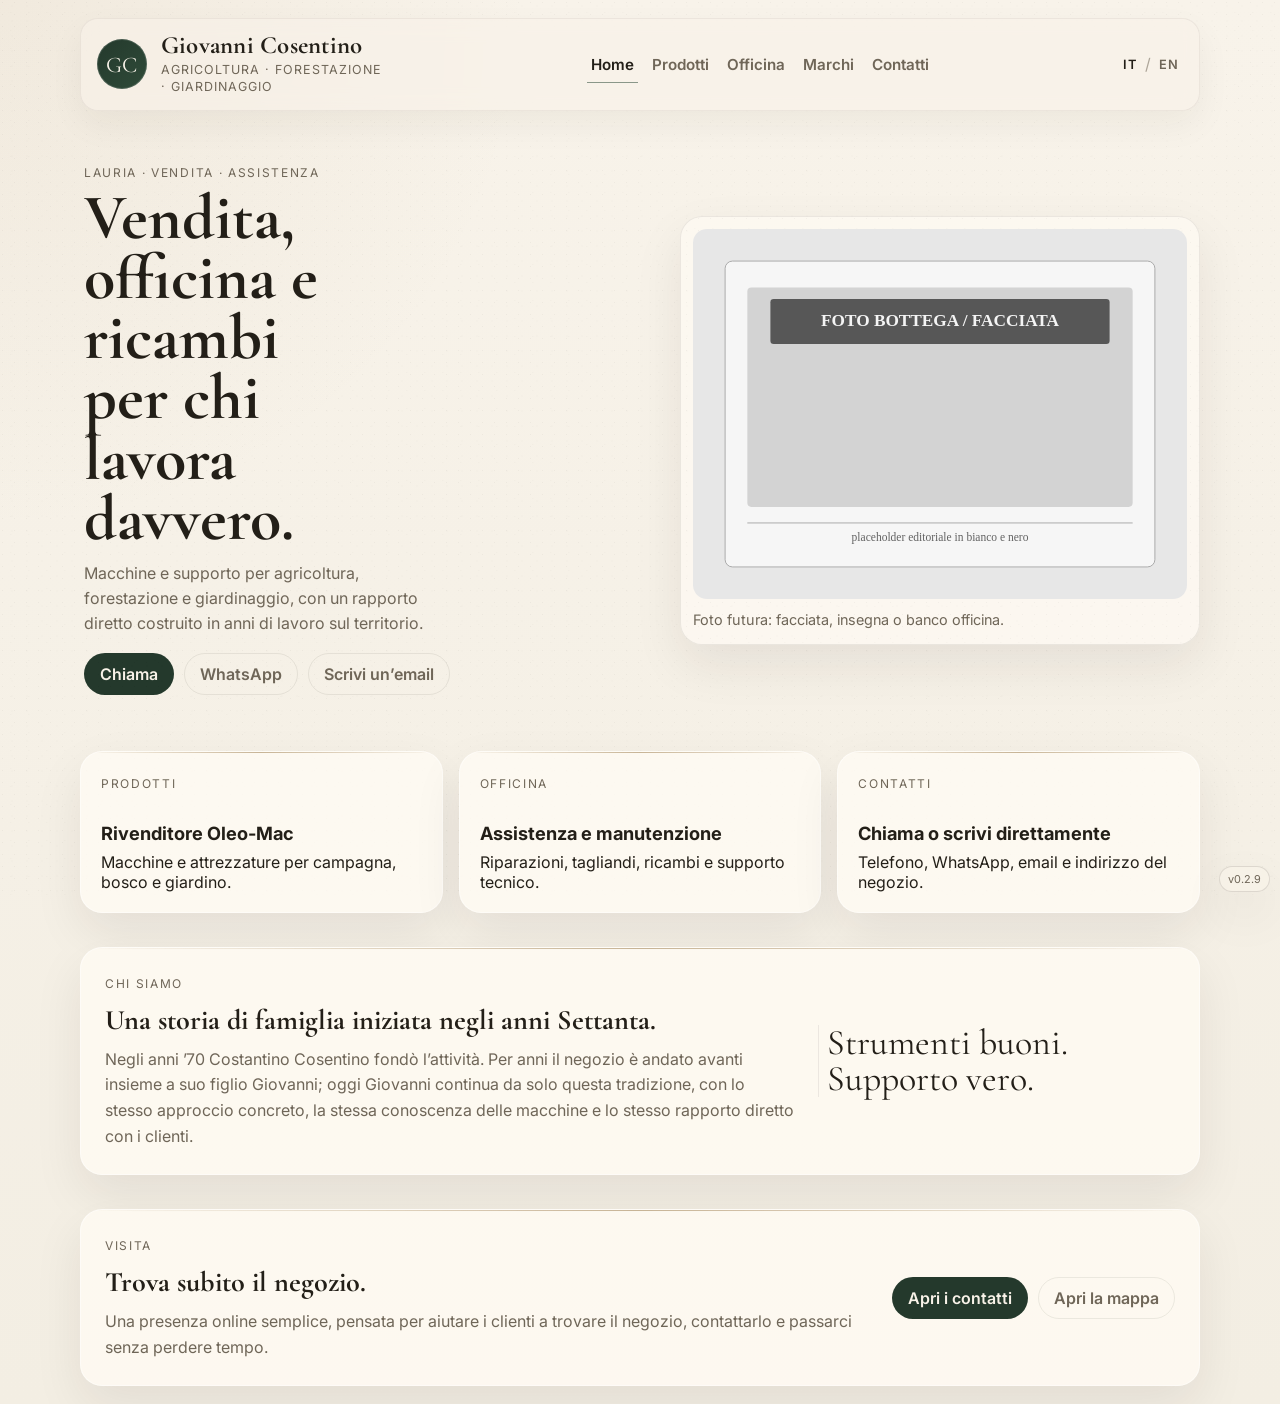
==== index.html @ 51fa171c "Load navigation script on all pages" ====
<!doctype html>
<html lang="it">
  <head>
    <meta charset="UTF-8" />
    <meta name="viewport" content="width=device-width, initial-scale=1.0" />
    <title>Giovanni Cosentino</title>
    <meta
      name="description"
      content="Vendita, assistenza e ricambi per giardinaggio e agricoltura a Lauria (PZ)."
    />
    <link rel="preconnect" href="https://fonts.googleapis.com" />
    <link rel="preconnect" href="https://fonts.gstatic.com" crossorigin />
    <link href="https://fonts.googleapis.com/css2?family=Inter:wght@400;500;600;700&family=Cormorant+Garamond:wght@500;600;700&display=swap" rel="stylesheet" />
    <link rel="stylesheet" href="./styles.css" />
  </head>
  <body>
    <div class="grain"></div>
    <div class="page-wrap">
      <div class="site-shell">
        <header class="topbar">
          <div class="brand">
            <div class="brand-mark">GC</div>
            <div class="brand-copy">
              <h1>Giovanni Cosentino</h1>
              <p class="brand-sub"><span data-i18n="brandSub">Agricoltura · Forestazione · Giardinaggio</span></p>
            </div>
          </div>

          <nav class="desktop-nav" aria-label="Primary">
            <a class="nav-link is-active" href="./index.html" data-i18n="navHome">Home</a>
            <a class="nav-link" href="./prodotti.html" data-i18n="navProducts">Prodotti</a>
            <a class="nav-link" href="./officina.html" data-i18n="navWorkshop">Officina</a>
            <a class="nav-link" href="./marchi.html" data-i18n="navBrands">Marchi</a>
            <a class="nav-link" href="./contatti.html" data-i18n="navContacts">Contatti</a>
          </nav>

          <div class="topbar-actions">
            <div class="lang-switch" aria-label="Language switcher">
              <button class="lang-btn is-active" data-lang="it">IT</button>
              <button class="lang-btn" data-lang="en">EN</button>
            </div>
            <button class="menu-toggle" type="button" aria-expanded="false" aria-controls="mobile-menu" aria-label="Apri menu">
              <span></span>
              <span></span>
              <span></span>
            </button>
          </div>
        </header>

        <div class="mobile-menu" id="mobile-menu" hidden>
          <nav class="mobile-menu-panel" aria-label="Mobile navigation">
            <a class="nav-link is-active" href="./index.html" data-i18n="navHome">Home</a>
            <a class="nav-link" href="./prodotti.html" data-i18n="navProducts">Prodotti</a>
            <a class="nav-link" href="./officina.html" data-i18n="navWorkshop">Officina</a>
            <a class="nav-link" href="./marchi.html" data-i18n="navBrands">Marchi</a>
            <a class="nav-link" href="./contatti.html" data-i18n="navContacts">Contatti</a>
            <div class="mobile-menu-meta">
              <a class="btn btn-dark" href="tel:+393336689364" data-i18n="call">Chiama</a>
              <div class="lang-switch mobile-lang-switch" aria-label="Language switcher">
                <button class="lang-btn is-active" data-lang="it">IT</button>
                <button class="lang-btn" data-lang="en">EN</button>
              </div>
            </div>
          </nav>
        </div>

        <main class="main-content">
          <section class="hero hero-editorial hero-simple">
            <div class="hero-copy">
              <p class="eyebrow" data-i18n="homeEyebrow">Lauria · vendita · assistenza</p>
              <h2 data-i18n="homeTitle">Vendita, officina e ricambi per chi lavora davvero.</h2>
              <p class="hero-text" data-i18n="homeText">Macchine e supporto per agricoltura, forestazione e giardinaggio, con un rapporto diretto costruito in anni di lavoro sul territorio.</p>
              <div class="hero-actions">
                <a class="btn btn-dark" href="tel:+393336689364" data-i18n="call">Chiama</a>
                <a class="btn btn-light" href="https://wa.me/393336689364" target="_blank" rel="noreferrer" data-i18n="whatsapp">WhatsApp</a>
                <a class="btn btn-light email-btn" href="mailto:giov.cosentino@alice.it?subject=Richiesta%20informazioni" data-mailto-it="mailto:giov.cosentino@alice.it?subject=Richiesta%20informazioni" data-mailto-en="mailto:giov.cosentino@alice.it?subject=Information%20request" data-i18n="emailAction">Scrivi un’email</a>
              </div>
            </div>
            <div class="hero-visual framed-image hero-visual-clean">
              <img src="./assets/hero-placeholder-bw.svg" alt="Placeholder negozio in stile editoriale" />
              <div class="image-note" data-i18n="heroNote">Foto futura: facciata, insegna o banco officina.</div>
            </div>
          </section>

          <section class="section-spacer services-strip" aria-label="Servizi principali">
            <a class="service-pill card lined-card" href="./prodotti.html">
              <span class="mini-label" data-i18n="productsLabel">Prodotti</span>
              <h3 data-i18n="productsCardTitle">Rivenditore Oleo-Mac</h3>
              <p data-i18n="productsCardText">Macchine e attrezzature per campagna, bosco e giardino.</p>
            </a>
            <a class="service-pill card lined-card" href="./officina.html">
              <span class="mini-label" data-i18n="workshopLabel">Officina</span>
              <h3 data-i18n="workshopCardTitle">Assistenza e manutenzione</h3>
              <p data-i18n="workshopCardText">Riparazioni, tagliandi, ricambi e supporto tecnico.</p>
            </a>
            <a class="service-pill card lined-card" href="./contatti.html">
              <span class="mini-label" data-i18n="contactCtaLabel">Contatti</span>
              <h3 data-i18n="contactCtaTitle">Chiama o scrivi direttamente</h3>
              <p data-i18n="contactCtaText">Telefono, WhatsApp, email e indirizzo del negozio.</p>
            </a>
          </section>

          <section class="section-spacer story-band card lined-card">
            <div class="story-band-copy">
              <span class="mini-label" data-i18n="aboutLabel">Chi siamo</span>
              <h3 data-i18n="aboutTitle">Una storia di famiglia iniziata negli anni Settanta.</h3>
              <p data-i18n="aboutText">Negli anni ’70 Costantino Cosentino fondò l’attività. Per anni il negozio è andato avanti insieme a suo figlio Giovanni; oggi Giovanni continua da solo questa tradizione, con lo stesso approccio concreto, la stessa conoscenza delle macchine e lo stesso rapporto diretto con i clienti.</p>
            </div>
            <div class="story-band-aside">
              <p class="quote" data-i18n="toneQuote">Strumenti buoni. Supporto vero.</p>
            </div>
          </section>

          <section class="section-spacer contact-band card lined-card">
            <div>
              <span class="mini-label" data-i18n="visitLabel">Contatti</span>
              <h3 data-i18n="contactBandTitle">Trova subito il negozio.</h3>
              <p data-i18n="contactBandText">Una presenza online semplice, pensata per aiutare i clienti a trovare il negozio, contattarlo e passarci senza perdere tempo.</p>
            </div>
            <div class="contact-band-actions">
              <a class="btn btn-dark" href="./contatti.html" data-i18n="openContacts">Apri i contatti</a>
              <a class="btn btn-light" href="https://maps.google.com/?q=Via+Rocco+Scotellaro+161,+85044+Lauria+PZ,+Italia" target="_blank" rel="noreferrer" data-i18n="openMap">Apri la mappa</a>
            </div>
          </section>
        </main>
      </div>
      <div class="site-version">v0.2.9</div>
    </div>
    <script src="./lang.js?v=0.2.9"></script>
  </body>
</html>
---- styles.css ----
:root {
  --paper: #f3eee3;
  --paper-deep: #ece4d3;
  --card: rgba(255, 251, 244, 0.78);
  --ink: #231f18;
  --ink-soft: #6f6658;
  --forest: #2f4b39;
  --forest-deep: #24392c;
  --brass: #9c7b4b;
  --line: rgba(35, 31, 24, 0.12);
  --shadow: 0 20px 50px rgba(35, 31, 24, 0.08);
  --radius: 22px;
}

* { box-sizing: border-box; min-width: 0; }
html { scroll-behavior: smooth; }
body {
  margin: 0;
  font-family: "Inter", sans-serif;
  color: var(--ink);
  background:
    radial-gradient(circle at top left, rgba(156, 123, 75, 0.08), transparent 28%),
    linear-gradient(180deg, #f8f3ea 0%, var(--paper) 100%);
  overflow-x: hidden;
}

a { color: inherit; text-decoration: none; }
img {
  display: block;
  width: 100%;
  max-width: 100%;
  height: auto;
  border-radius: 14px;
  filter: grayscale(1) contrast(1.03);
}
button { font: inherit; }

.grain {
  position: fixed;
  inset: 0;
  pointer-events: none;
  opacity: 0.08;
  background-image:
    radial-gradient(circle at 20% 20%, rgba(0,0,0,0.45) 0.6px, transparent 0.8px),
    radial-gradient(circle at 80% 40%, rgba(0,0,0,0.3) 0.6px, transparent 0.8px),
    radial-gradient(circle at 60% 70%, rgba(0,0,0,0.22) 0.6px, transparent 0.8px);
  background-size: 12px 12px, 15px 15px, 18px 18px;
}

.page-wrap {
  width: 100%;
  overflow-x: clip;
  padding: 18px;
}

.site-shell {
  width: 100%;
  max-width: 1120px;
  margin: 0 auto;
}

.topbar {
  display: flex;
  align-items: center;
  justify-content: space-between;
  gap: 16px;
  padding: 14px 16px;
  background: rgba(248, 242, 232, 0.58);
  backdrop-filter: blur(10px);
  border: 1px solid rgba(35,31,24,0.06);
  border-radius: 18px;
  box-shadow: 0 14px 34px rgba(35, 31, 24, 0.05);
}

.brand {
  display: flex;
  align-items: center;
  gap: 14px;
}

.brand-mark {
  width: 50px;
  height: 50px;
  border-radius: 50%;
  display: grid;
  place-items: center;
  background: linear-gradient(135deg, var(--forest-deep), var(--forest));
  color: #f7f2e8;
  font-family: "Cormorant Garamond", serif;
  font-size: 1.4rem;
  letter-spacing: 0.04em;
  box-shadow: inset 0 0 0 1px rgba(255,255,255,0.15);
}

.brand h1,
.hero h2,
.page-header h2,
.feature-card h3,
.catalog-card h3,
.brand-card h3,
.contact-box h3,
.story-card h3,
.detail-card h3,
.area-card h3 {
  margin: 0;
}

.brand h1,
.hero h2,
.page-header h2,
.quote,
.story-card h3,
.detail-card h3,
.area-card h3 {
  font-family: "Cormorant Garamond", serif;
}

.brand h1 {
  font-size: clamp(1.2rem, 2vw, 1.55rem);
  line-height: 1.02;
  letter-spacing: 0.01em;
}

.brand-sub {
  margin: 4px 0 0;
  color: var(--ink-soft);
  font-size: 0.78rem;
  letter-spacing: 0.08em;
  text-transform: uppercase;
  line-height: 1.35;
  max-width: 30ch;
  text-wrap: balance;
}

.eyebrow,
.mini-label {
  color: var(--ink-soft);
  font-size: 0.75rem;
  letter-spacing: 0.14em;
  text-transform: uppercase;
}

.eyebrow { margin: 0 0 8px; }
.mini-label { display: inline-block; margin-bottom: 12px; }

.desktop-nav,
.mobile-nav,
.topbar-actions,
.lang-switch,
.hero-actions,
.hero-highlights,
.check-list,
.contact-box ul,
.editorial-grid,
.editorial-grid-products,
.editorial-grid-brand,
.editorial-grid-contact,
.editorial-split,
.story-grid,
.details-grid,
.area-grid,
.quick-links {
  display: flex;
  gap: 10px;
}

.hero-actions {
  margin-top: 18px;
  flex-wrap: wrap;
}

.hero-simple {
  grid-template-columns: minmax(0, 1fr) minmax(320px, 0.9fr);
  padding-bottom: 8px;
}

.hero-visual-clean {
  max-width: 520px;
  margin-left: auto;
}

.services-strip {
  display: grid;
  grid-template-columns: repeat(3, minmax(0, 1fr));
  gap: 16px;
}

.service-pill {
  display: block;
  padding: 20px;
  transition: transform 160ms ease, box-shadow 160ms ease, border-color 160ms ease;
}

.service-pill:hover {
  transform: translateY(-2px);
  box-shadow: 0 24px 60px rgba(35, 31, 24, 0.09);
  border-color: rgba(47, 75, 57, 0.18);
}

.service-pill h3 {
  font-size: 1.14rem;
  margin-bottom: 8px;
}

.service-pill p {
  margin: 0;
}

.story-band,
.contact-band {
  display: grid;
  gap: 22px;
  padding: 24px;
}

.story-band {
  grid-template-columns: minmax(0, 1.45fr) minmax(240px, 0.75fr);
  align-items: center;
}

.story-band-copy h3,
.contact-band h3 {
  font-size: clamp(1.45rem, 2.2vw, 2rem);
  margin: 0 0 10px;
  font-family: "Cormorant Garamond", serif;
}

.story-band-copy p,
.contact-band p {
  margin: 0;
  color: var(--ink-soft);
  line-height: 1.62;
}

.story-band-aside {
  padding-left: 8px;
  border-left: 1px solid rgba(35, 31, 24, 0.08);
}

.story-band-aside .quote {
  font-size: clamp(1.9rem, 2.8vw, 2.7rem);
}

.contact-band {
  grid-template-columns: minmax(0, 1fr) auto;
  align-items: center;
}

.product-intro,
.workshop-band,
.contact-band-page {
  display: grid;
  grid-template-columns: minmax(0, 1fr) auto;
  gap: 20px;
  align-items: center;
  padding: 22px;
}

.product-intro h3,
.workshop-band h3,
.contact-band-page h3 {
  margin: 0 0 8px;
  font-size: clamp(1.35rem, 2vw, 1.8rem);
  font-family: "Cormorant Garamond", serif;
}

.product-intro p,
.workshop-band p,
.contact-band-page p {
  margin: 0;
  color: var(--ink-soft);
  line-height: 1.6;
}

.product-intro-actions,
.workshop-band-actions,
.contact-band-actions {
  display: flex;
  gap: 10px;
  flex-wrap: wrap;
  justify-content: flex-end;
}

.compact-catalog-card {
  min-height: 0;
}

.compact-catalog-card h3 {
  margin-bottom: 8px;
}

.compact-catalog-card p {
  margin: 0;
}

.brand-spotlight {
  background: linear-gradient(135deg, rgba(36,57,44,0.98), rgba(47,75,57,0.95));
  color: #f8f2e8;
}

.brand-spotlight p,
.brand-spotlight .mini-label {
  color: rgba(248, 242, 232, 0.82);
}

.simple-note-band {
  grid-template-columns: 1fr;
}

.inline-link {
  display: inline-flex;
  align-items: center;
  gap: 6px;
}

.inline-link::after {
  content: "→";
}

.desktop-nav,
.mobile-nav {
  flex-wrap: wrap;
}

.nav-link {
  position: relative;
  border: 0;
  background: transparent;
  color: var(--ink-soft);
  padding: 6px 4px;
  border-radius: 0;
  cursor: pointer;
  font-size: 0.95rem;
  font-weight: 600;
}

.nav-link::after {
  content: "";
  position: absolute;
  left: 0;
  right: 0;
  bottom: -3px;
  height: 1px;
  background: rgba(47, 75, 57, 0.55);
  transform: scaleX(0);
  transform-origin: left;
  transition: transform 160ms ease;
}

.nav-link:hover::after,
.nav-link.is-active::after {
  transform: scaleX(1);
}

.nav-link.is-active {
  color: var(--ink);
}

.lang-btn {
  border: 0;
  background: transparent;
  color: var(--ink-soft);
  padding: 2px 4px;
  border-radius: 0;
  cursor: pointer;
  font-size: 0.8rem;
  font-weight: 600;
  letter-spacing: 0.08em;
}

.lang-btn.is-active {
  color: var(--ink);
}

.mobile-nav {
  display: none;
}

.menu-toggle {
  display: none;
  width: 42px;
  height: 42px;
  padding: 0;
  border: 1px solid rgba(35, 31, 24, 0.08);
  background: rgba(255, 251, 244, 0.5);
  border-radius: 999px;
  align-items: center;
  justify-content: center;
  gap: 4px;
  flex-direction: column;
  cursor: pointer;
}

.menu-toggle span {
  display: block;
  width: 16px;
  height: 1.5px;
  border-radius: 999px;
  background: var(--ink);
}

.mobile-menu {
  display: none;
}

.mobile-menu[hidden] {
  display: none !important;
}

.mobile-menu-panel {
  margin-top: 10px;
  padding: 16px;
  background: rgba(248, 242, 232, 0.94);
  border: 1px solid rgba(35, 31, 24, 0.08);
  border-radius: 18px;
  box-shadow: 0 18px 40px rgba(35, 31, 24, 0.08);
}

.mobile-menu-panel .nav-link {
  display: block;
  padding: 10px 0;
  font-size: 1rem;
}

.mobile-menu-panel .nav-link::after {
  bottom: 2px;
}

.mobile-menu-meta {
  display: flex;
  align-items: center;
  justify-content: space-between;
  gap: 12px;
  margin-top: 14px;
  padding-top: 14px;
  border-top: 1px solid rgba(35, 31, 24, 0.08);
}

.mobile-lang-switch {
  gap: 6px;
}

.topbar-actions {
  align-items: center;
}

.lang-switch {
  gap: 6px;
  align-items: center;
}

.lang-switch::before {
  content: "/";
  color: rgba(111, 102, 88, 0.55);
  order: 2;
  margin: 0 -2px;
}

.lang-switch .lang-btn[data-lang="it"] {
  order: 1;
}

.lang-switch .lang-btn[data-lang="en"] {
  order: 3;
}

.main-content { margin-top: 22px; }

.hero-editorial {
  display: grid;
  grid-template-columns: minmax(0, 0.9fr) minmax(320px, 1.1fr);
  gap: 24px;
  align-items: center;
  padding: 18px 0 8px;
}

.hero-copy { padding: 14px 4px; }
.hero-copy h2 {
  font-size: clamp(2.3rem, 5vw, 4.6rem);
  line-height: 0.94;
  max-width: 8ch;
  margin-bottom: 12px;
}

.hero-text,
.page-header p,
.feature-card p,
.catalog-card p,
.brand-card p,
.contact-box p,
.contact-box li,
.check-list li,
.image-note,
.story-card p,
.detail-card p,
.area-card p,
.area-card li {
  color: var(--ink-soft);
  line-height: 1.55;
}

.hero-text { max-width: 34ch; font-size: 1rem; margin: 0; }

.btn {
  display: inline-flex;
  align-items: center;
  justify-content: center;
  min-height: 42px;
  padding: 0 15px;
  border-radius: 999px;
  border: 1px solid transparent;
  font-weight: 600;
  transition: background-color 160ms ease, border-color 160ms ease, color 160ms ease, transform 160ms ease;
}

.btn:hover {
  transform: translateY(-1px);
}

.btn-dark { background: var(--forest-deep); color: #f8f2e8; }
.btn-light { background: rgba(255, 251, 244, 0.42); border-color: rgba(35, 31, 24, 0.08); color: var(--ink-soft); }

.hero-actions .btn-light,
.contact-band-actions .btn-light,
.product-intro-actions .btn-light,
.workshop-band-actions .btn-light {
  background: transparent;
  border-color: rgba(35, 31, 24, 0.08);
  color: var(--ink-soft);
}

.framed-image {
  padding: 12px;
  background: rgba(255, 251, 244, 0.65);
  border: 1px solid rgba(35,31,24,0.08);
  border-radius: var(--radius);
  box-shadow: var(--shadow);
}

.image-note { margin-top: 10px; font-size: 0.9rem; }

.card {
  background: var(--card);
  border: 1px solid rgba(255,255,255,0.45);
  border-radius: var(--radius);
  box-shadow: var(--shadow);
}

.lined-card {
  position: relative;
  overflow: hidden;
}

.lined-card::before {
  content: "";
  position: absolute;
  top: 0;
  left: 0;
  width: 100%;
  height: 1px;
  background: linear-gradient(90deg, transparent, rgba(156,123,75,0.55), transparent);
}

.editorial-grid,
.editorial-grid-products,
.editorial-grid-brand,
.editorial-grid-contact,
.story-grid,
.details-grid,
.area-grid,
.quick-links {
  display: grid;
  gap: 18px;
}

.editorial-grid { grid-template-columns: 1fr 1fr 0.85fr; margin-top: 18px; }
.editorial-grid-products { grid-template-columns: repeat(3, minmax(0, 1fr)); }
.editorial-grid-brand { grid-template-columns: 1.15fr repeat(3, minmax(0, 1fr)); }
.editorial-grid-contact { grid-template-columns: repeat(3, minmax(0, 1fr)); }
.editorial-split { display: grid; grid-template-columns: 1.05fr 0.95fr; gap: 22px; }
.story-grid { grid-template-columns: 1fr 1fr; }
.details-grid { grid-template-columns: repeat(3, minmax(0, 1fr)); }
.area-grid { grid-template-columns: repeat(2, minmax(0, 1fr)); }
.quick-links { grid-template-columns: repeat(3, minmax(0, 1fr)); }

.feature-card,
.catalog-card,
.brand-card,
.contact-box,
.service-box,
.story-card,
.detail-card,
.area-card {
  padding: 20px;
}

.feature-card h3,
.catalog-card h3,
.brand-card h3,
.contact-box h3,
.story-card h3,
.detail-card h3,
.area-card h3 {
  font-size: 1.12rem;
  margin-bottom: 6px;
}

.quote-card { display: flex; flex-direction: column; justify-content: center; }
.quote { font-size: clamp(1.6rem, 2.4vw, 2.2rem); line-height: 1; margin: 0; }

.page-header { max-width: 680px; margin-bottom: 18px; }
.compact-header h2 {
  font-size: clamp(2rem, 4vw, 3rem);
  line-height: 0.98;
  margin-bottom: 8px;
}

.catalog-card img,
.story-card img,
.area-card img { margin-bottom: 14px; }

.check-list,
.contact-box ul,
.area-card ul {
  list-style: none;
  padding: 0;
  margin: 0;
}

.check-list { display: grid; gap: 12px; margin-bottom: 18px; }
.check-list li {
  position: relative;
  padding-left: 24px;
}
.check-list li::before {
  content: "";
  position: absolute;
  left: 0;
  top: 8px;
  width: 10px;
  height: 10px;
  border-radius: 50%;
  background: var(--brass);
}

.brand-card,
.detail-card {
  min-height: 136px;
  display: flex;
  flex-direction: column;
  justify-content: center;
}

.brand-card span,
.detail-card span {
  color: var(--ink-soft);
  font-weight: 600;
}

.featured-brand {
  background: linear-gradient(135deg, rgba(36,57,44,0.98), rgba(47,75,57,0.95));
  color: #f8f2e8;
}

.featured-brand p,
.featured-brand .mini-label {
  color: rgba(248, 242, 232, 0.8);
}

.contact-box ul,
.area-card ul { display: grid; gap: 8px; }

.contact-actions {
  display: flex;
  flex-wrap: wrap;
  gap: 10px;
  margin-top: 18px;
}

.inline-link { color: var(--forest); font-weight: 600; }
.section-spacer { margin-top: 34px; }
.footer-note {
  margin-top: 26px;
  color: var(--ink-soft);
  font-size: 0.92rem;
}

@media (max-width: 980px) {
  .topbar {
    flex-wrap: nowrap;
    align-items: center;
  }

  .desktop-nav,
  .topbar > .topbar-actions > .lang-switch {
    display: none;
  }

  .menu-toggle {
    display: inline-flex;
  }

  .mobile-menu.is-open {
    display: block;
  }

  .hero-editorial,
  .editorial-split,
  .story-grid,
  .area-grid,
  .story-band,
  .contact-band,
  .product-intro,
  .workshop-band,
  .contact-band-page {
    grid-template-columns: 1fr;
  }

  .hero-copy h2,
  .hero-text {
    max-width: none;
  }

  .services-strip,
  .editorial-grid,
  .editorial-grid-products,
  .editorial-grid-contact,
  .editorial-grid-brand,
  .details-grid,
  .quick-links {
    grid-template-columns: repeat(2, minmax(0, 1fr));
  }

  .editorial-grid-brand .featured-brand {
    grid-column: span 2;
  }

  .product-intro-actions,
  .workshop-band-actions,
  .contact-band-actions {
    justify-content: flex-start;
  }

  .story-band-aside {
    border-left: 0;
    padding-left: 0;
  }
}

@media (max-width: 680px) {
  .page-wrap {
    padding: 12px;
  }

  .topbar {
    padding: 12px 14px;
  }

  .brand-sub {
    font-size: 0.72rem;
    max-width: 24ch;
  }

  .hero-copy h2 {
    font-size: 2.7rem;
  }

  .services-strip,
  .editorial-grid,
  .editorial-grid-products,
  .editorial-grid-contact,
  .editorial-grid-brand,
  .details-grid,
  .quick-links {
    grid-template-columns: 1fr;
  }

  .editorial-grid-brand .featured-brand {
    grid-column: auto;
  }

  .feature-card,
  .catalog-card,
  .brand-card,
  .contact-box,
  .service-box,
  .story-card,
  .detail-card,
  .area-card,
  .service-pill,
  .story-band,
  .contact-band {
    padding: 18px;
  }
}

.site-version {
  position: fixed;
  right: 10px;
  bottom: 8px;
  z-index: 50;
  font-size: 0.68rem;
  color: var(--ink-soft);
  background: rgba(248, 242, 232, 0.78);
  border: 1px solid var(--line);
  border-radius: 999px;
  padding: 5px 8px;
  backdrop-filter: blur(8px);
  box-shadow: var(--shadow);
}
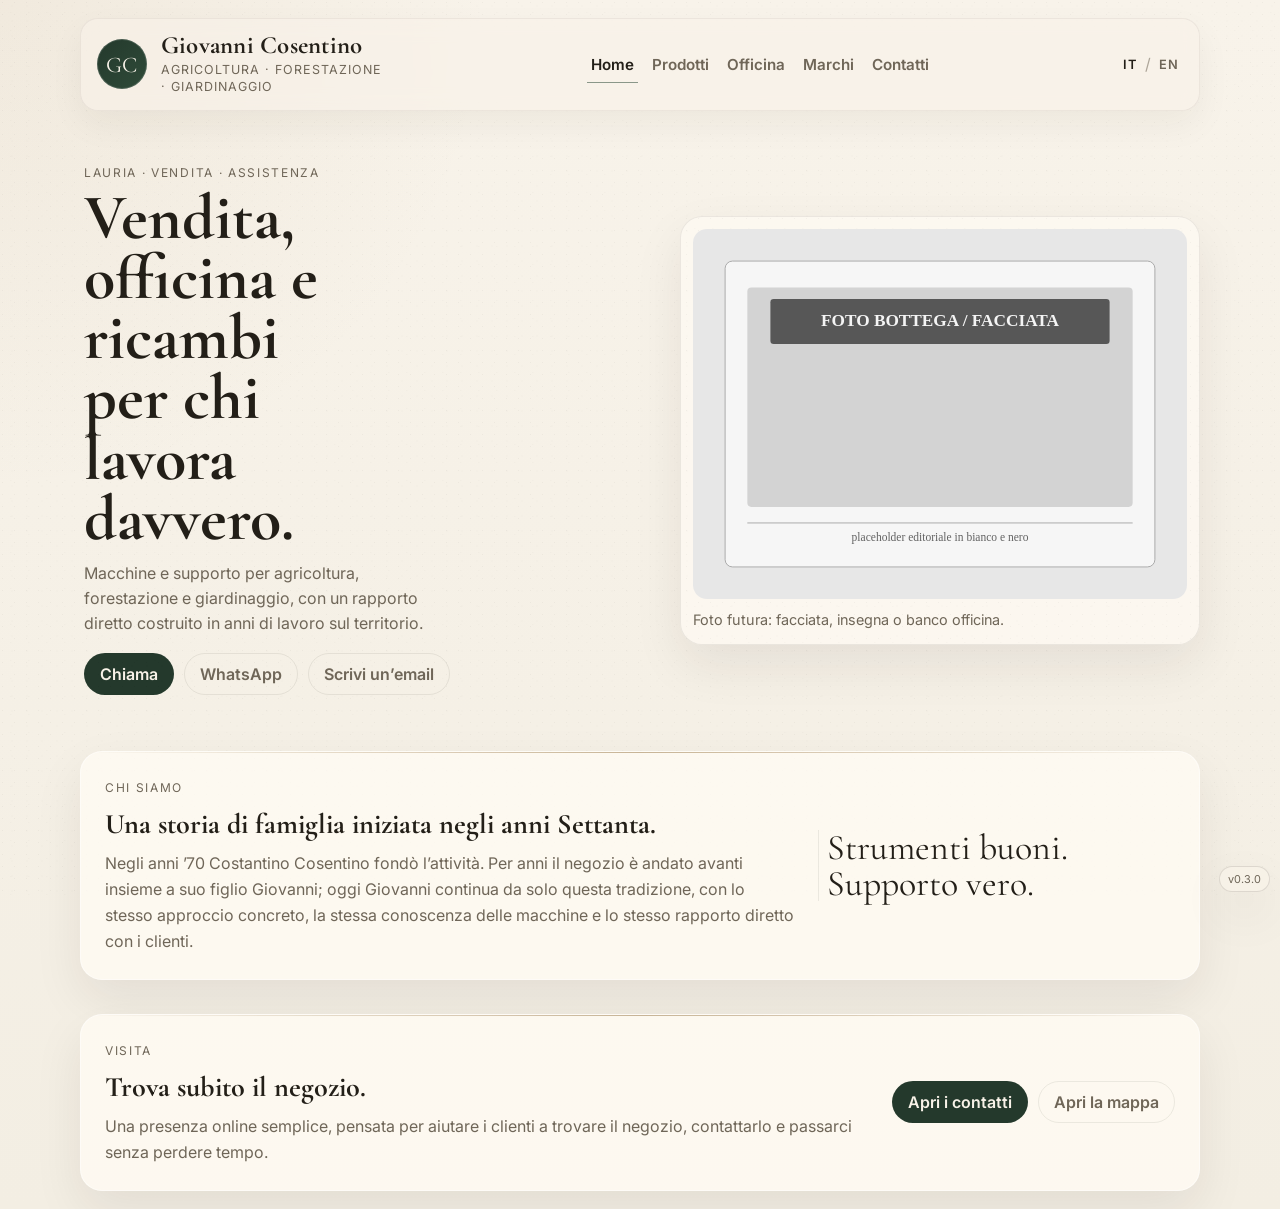
==== commit a3128419: "Remove redundant homepage service cards" ====
--- a/index.html
+++ b/index.html
@@ -82,24 +82,6 @@
             </div>
           </section>
 
-          <section class="section-spacer services-strip" aria-label="Servizi principali">
-            <a class="service-pill card lined-card" href="./prodotti.html">
-              <span class="mini-label" data-i18n="productsLabel">Prodotti</span>
-              <h3 data-i18n="productsCardTitle">Rivenditore Oleo-Mac</h3>
-              <p data-i18n="productsCardText">Macchine e attrezzature per campagna, bosco e giardino.</p>
-            </a>
-            <a class="service-pill card lined-card" href="./officina.html">
-              <span class="mini-label" data-i18n="workshopLabel">Officina</span>
-              <h3 data-i18n="workshopCardTitle">Assistenza e manutenzione</h3>
-              <p data-i18n="workshopCardText">Riparazioni, tagliandi, ricambi e supporto tecnico.</p>
-            </a>
-            <a class="service-pill card lined-card" href="./contatti.html">
-              <span class="mini-label" data-i18n="contactCtaLabel">Contatti</span>
-              <h3 data-i18n="contactCtaTitle">Chiama o scrivi direttamente</h3>
-              <p data-i18n="contactCtaText">Telefono, WhatsApp, email e indirizzo del negozio.</p>
-            </a>
-          </section>
-
           <section class="section-spacer story-band card lined-card">
             <div class="story-band-copy">
               <span class="mini-label" data-i18n="aboutLabel">Chi siamo</span>
@@ -124,8 +106,8 @@
           </section>
         </main>
       </div>
-      <div class="site-version">v0.2.9</div>
+      <div class="site-version">v0.3.0</div>
     </div>
-    <script src="./lang.js?v=0.2.9"></script>
+    <script src="./lang.js?v=0.3.0"></script>
   </body>
 </html>
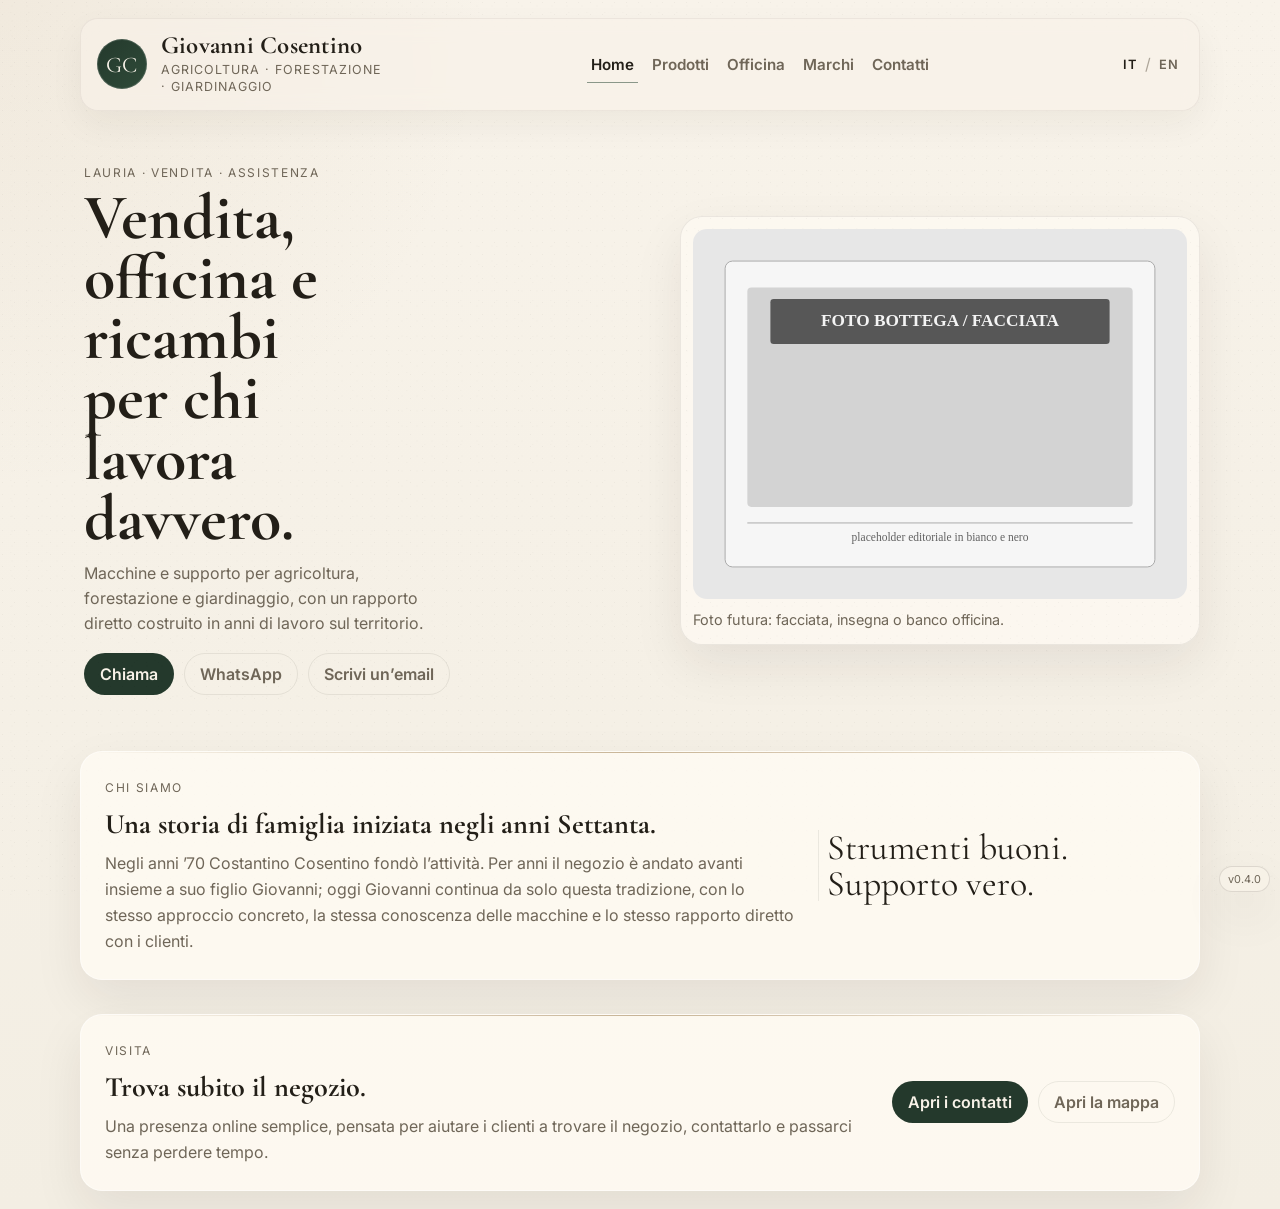
==== commit 3276e89d: "Add real product photos and accordion catalogue — v0.4.0 - Renamed 21 WhatsApp images to descriptive" ====
--- a/index.html
+++ b/index.html
@@ -106,8 +106,8 @@
           </section>
         </main>
       </div>
-      <div class="site-version">v0.3.0</div>
+      <div class="site-version">v0.4.0</div>
     </div>
-    <script src="./lang.js?v=0.3.0"></script>
+    <script src="./lang.js?v=0.4.0"></script>
   </body>
 </html>
--- a/styles.css
+++ b/styles.css
@@ -794,6 +794,109 @@
   }
 }
 
+/* ── Product accordion ──────────────────────────────────── */
+
+.cat-accordion { display: grid; gap: 10px; }
+
+.cat-item { overflow: hidden; }
+
+.cat-toggle {
+  display: flex;
+  align-items: center;
+  justify-content: space-between;
+  width: 100%;
+  padding: 22px 24px;
+  background: transparent;
+  border: 0;
+  cursor: pointer;
+  text-align: left;
+  gap: 16px;
+}
+
+.cat-toggle:hover .cat-arrow {
+  border-color: rgba(47, 75, 57, 0.3);
+  color: var(--forest);
+}
+
+.cat-toggle-inner { flex: 1; min-width: 0; }
+
+.cat-name {
+  font-family: "Cormorant Garamond", serif;
+  font-size: clamp(1.3rem, 2vw, 1.65rem);
+  color: var(--ink);
+  margin: 0 0 4px;
+}
+
+.cat-desc {
+  margin: 0;
+  font-size: 0.9rem;
+  color: var(--ink-soft);
+}
+
+.cat-arrow {
+  width: 34px;
+  height: 34px;
+  border-radius: 50%;
+  border: 1px solid rgba(35, 31, 24, 0.1);
+  display: grid;
+  place-items: center;
+  font-size: 0.9rem;
+  color: var(--ink-soft);
+  flex-shrink: 0;
+  transition: transform 220ms ease, border-color 160ms ease, color 160ms ease;
+}
+
+.cat-toggle[aria-expanded="true"] .cat-arrow { transform: rotate(180deg); }
+
+.cat-panel { padding: 0 24px 24px; }
+.cat-panel[hidden] { display: none; }
+
+.cat-photo-grid {
+  display: grid;
+  grid-template-columns: repeat(auto-fill, minmax(190px, 1fr));
+  gap: 14px;
+  padding-top: 4px;
+}
+
+.cat-photo-card {
+  margin: 0;
+  background: rgba(255, 251, 244, 0.55);
+  border: 1px solid rgba(35, 31, 24, 0.07);
+  border-radius: 14px;
+  padding: 16px;
+  display: flex;
+  flex-direction: column;
+  align-items: center;
+  gap: 12px;
+  transition: box-shadow 160ms ease;
+}
+
+.cat-photo-card:hover { box-shadow: 0 12px 32px rgba(35, 31, 24, 0.09); }
+
+.cat-photo-card img {
+  filter: none;
+  border-radius: 8px;
+  object-fit: contain;
+  height: 150px;
+  width: 100%;
+}
+
+.cat-photo-card figcaption {
+  font-size: 0.86rem;
+  color: var(--ink-soft);
+  text-align: center;
+  line-height: 1.3;
+  font-weight: 500;
+}
+
+@media (max-width: 680px) {
+  .cat-toggle { padding: 18px; }
+  .cat-panel { padding: 0 18px 18px; }
+  .cat-photo-grid { grid-template-columns: repeat(2, 1fr); }
+}
+
+/* ── Version badge ──────────────────────────────────────── */
+
 .site-version {
   position: fixed;
   right: 10px;
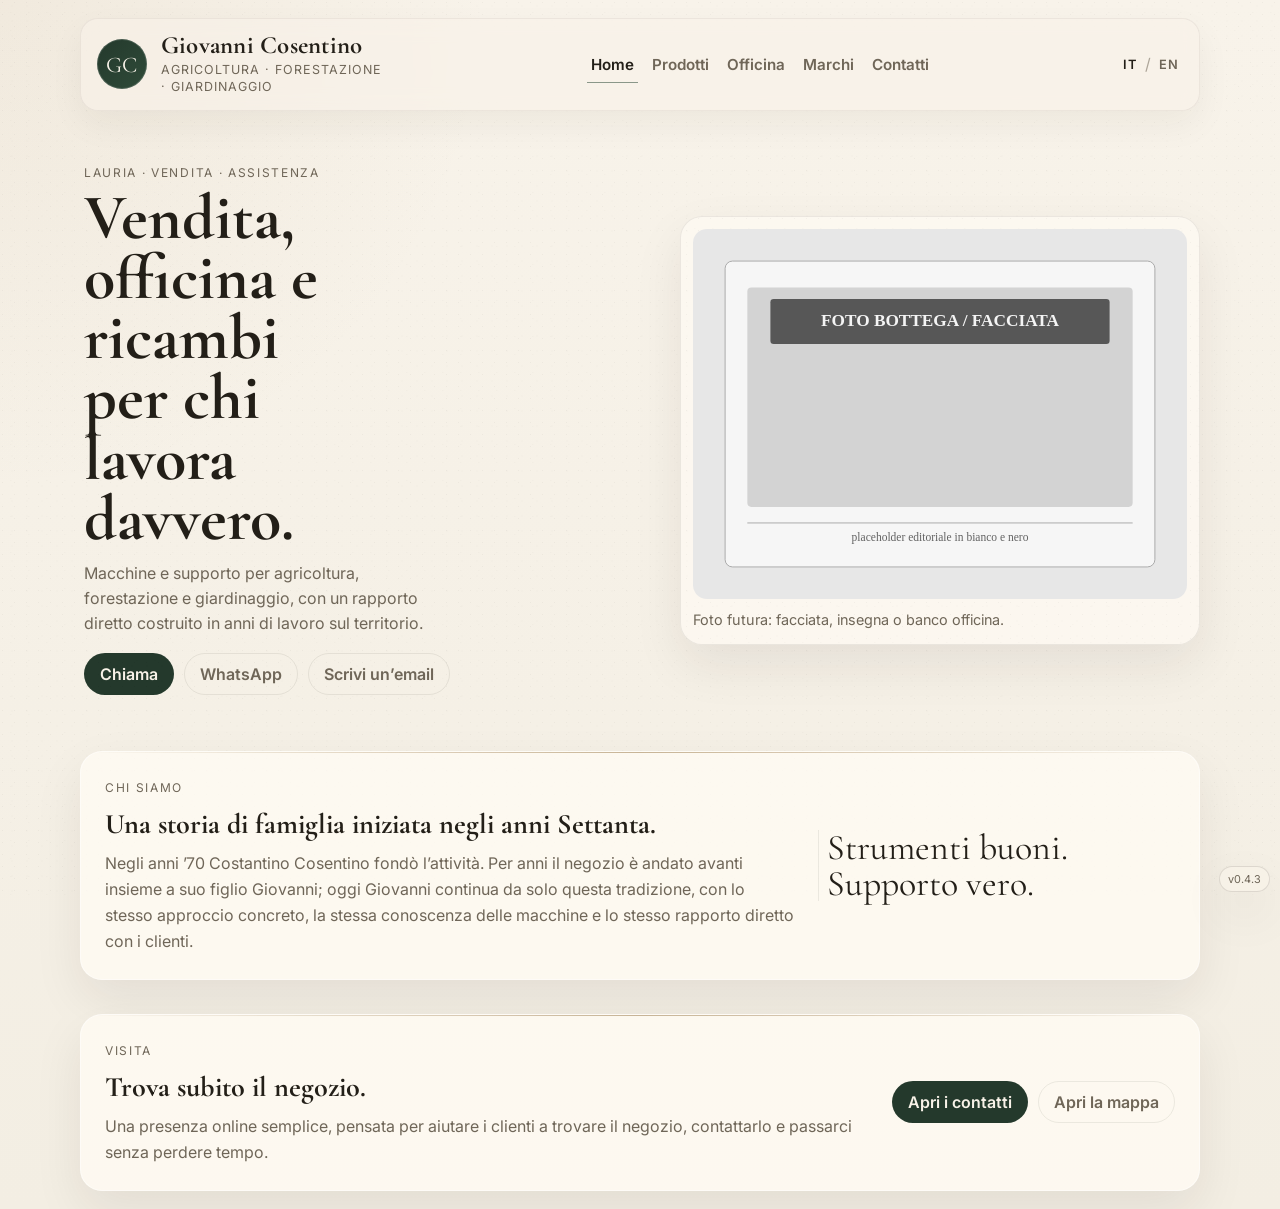
==== commit 7c3f2f60: "Sync version badge and script cache strings to v0.4.3 Co-Authored-By: Claude Sonnet 4.6 <noreply@ant" ====
--- a/index.html
+++ b/index.html
@@ -106,8 +106,8 @@
           </section>
         </main>
       </div>
-      <div class="site-version">v0.4.0</div>
+      <div class="site-version">v0.4.3</div>
     </div>
-    <script src="./lang.js?v=0.4.0"></script>
+    <script src="./lang.js?v=0.4.3"></script>
   </body>
 </html>
--- a/styles.css
+++ b/styles.css
@@ -679,6 +679,68 @@
 
 .inline-link { color: var(--forest); font-weight: 600; }
 .section-spacer { margin-top: 34px; }
+.contact-type {
+  font-size: 0.78rem;
+  font-weight: 600;
+  letter-spacing: 0.08em;
+  text-transform: uppercase;
+  color: var(--ink-soft);
+}
+
+.contact-hero {
+  display: grid;
+  grid-template-columns: 1fr auto;
+  align-items: center;
+  gap: 32px;
+  padding: 28px;
+}
+
+.contact-hero h3 {
+  font-family: "Cormorant Garamond", serif;
+  font-size: clamp(1.25rem, 2vw, 1.6rem);
+  margin: 0;
+}
+
+.contact-hero-phones {
+  display: flex;
+  flex-direction: column;
+  gap: 16px;
+}
+
+.contact-phone-row {
+  display: flex;
+  flex-direction: column;
+  align-items: flex-end;
+  gap: 2px;
+}
+
+.contact-phone-label {
+  font-size: 0.72rem;
+  font-weight: 600;
+  letter-spacing: 0.1em;
+  text-transform: uppercase;
+  color: var(--ink-soft);
+}
+
+.contact-phone-num {
+  font-size: 1.1rem;
+  font-weight: 600;
+  color: var(--ink);
+  letter-spacing: 0.01em;
+  transition: color 140ms ease;
+}
+
+.contact-phone-num:hover { color: var(--forest); }
+
+@media (max-width: 680px) {
+  .contact-hero {
+    grid-template-columns: 1fr;
+    gap: 20px;
+    padding: 20px;
+  }
+  .contact-phone-row { align-items: flex-start; }
+}
+
 .footer-note {
   margin-top: 26px;
   color: var(--ink-soft);
@@ -796,7 +858,7 @@
 
 /* ── Product accordion ──────────────────────────────────── */
 
-.cat-accordion { display: grid; gap: 10px; }
+.cat-accordion { display: grid; gap: 10px; margin-top: 44px; }
 
 .cat-item { overflow: hidden; }
 
@@ -853,46 +915,54 @@
 
 .cat-photo-grid {
   display: grid;
-  grid-template-columns: repeat(auto-fill, minmax(190px, 1fr));
-  gap: 14px;
-  padding-top: 4px;
+  grid-template-columns: repeat(auto-fill, minmax(148px, 1fr));
+  gap: 10px;
+  padding-top: 8px;
 }
 
 .cat-photo-card {
   margin: 0;
-  background: rgba(255, 251, 244, 0.55);
-  border: 1px solid rgba(35, 31, 24, 0.07);
-  border-radius: 14px;
-  padding: 16px;
+  border-radius: 12px;
+  border: 1px solid rgba(35, 31, 24, 0.08);
+  background: #fff;
+  overflow: hidden;
   display: flex;
   flex-direction: column;
-  align-items: center;
-  gap: 12px;
-  transition: box-shadow 160ms ease;
-}
-
-.cat-photo-card:hover { box-shadow: 0 12px 32px rgba(35, 31, 24, 0.09); }
+  transition: box-shadow 180ms ease, transform 180ms ease;
+}
+
+.cat-photo-card:hover {
+  box-shadow: 0 10px 28px rgba(35, 31, 24, 0.1);
+  transform: translateY(-2px);
+}
 
 .cat-photo-card img {
-  filter: none;
-  border-radius: 8px;
+  filter: none !important;
+  border-radius: 0;
+  width: 100%;
+  aspect-ratio: 1 / 1;
   object-fit: contain;
-  height: 150px;
-  width: 100%;
+  background: #fff;
+  padding: 14px;
 }
 
 .cat-photo-card figcaption {
-  font-size: 0.86rem;
+  padding: 8px 10px 10px;
+  font-size: 0.8rem;
   color: var(--ink-soft);
   text-align: center;
   line-height: 1.3;
   font-weight: 500;
+  border-top: 1px solid rgba(35, 31, 24, 0.06);
+  background: rgba(248, 244, 237, 0.6);
 }
 
 @media (max-width: 680px) {
   .cat-toggle { padding: 18px; }
   .cat-panel { padding: 0 18px 18px; }
-  .cat-photo-grid { grid-template-columns: repeat(2, 1fr); }
+  .cat-photo-grid {
+    grid-template-columns: repeat(auto-fill, minmax(130px, 1fr));
+  }
 }
 
 /* ── Version badge ──────────────────────────────────────── */
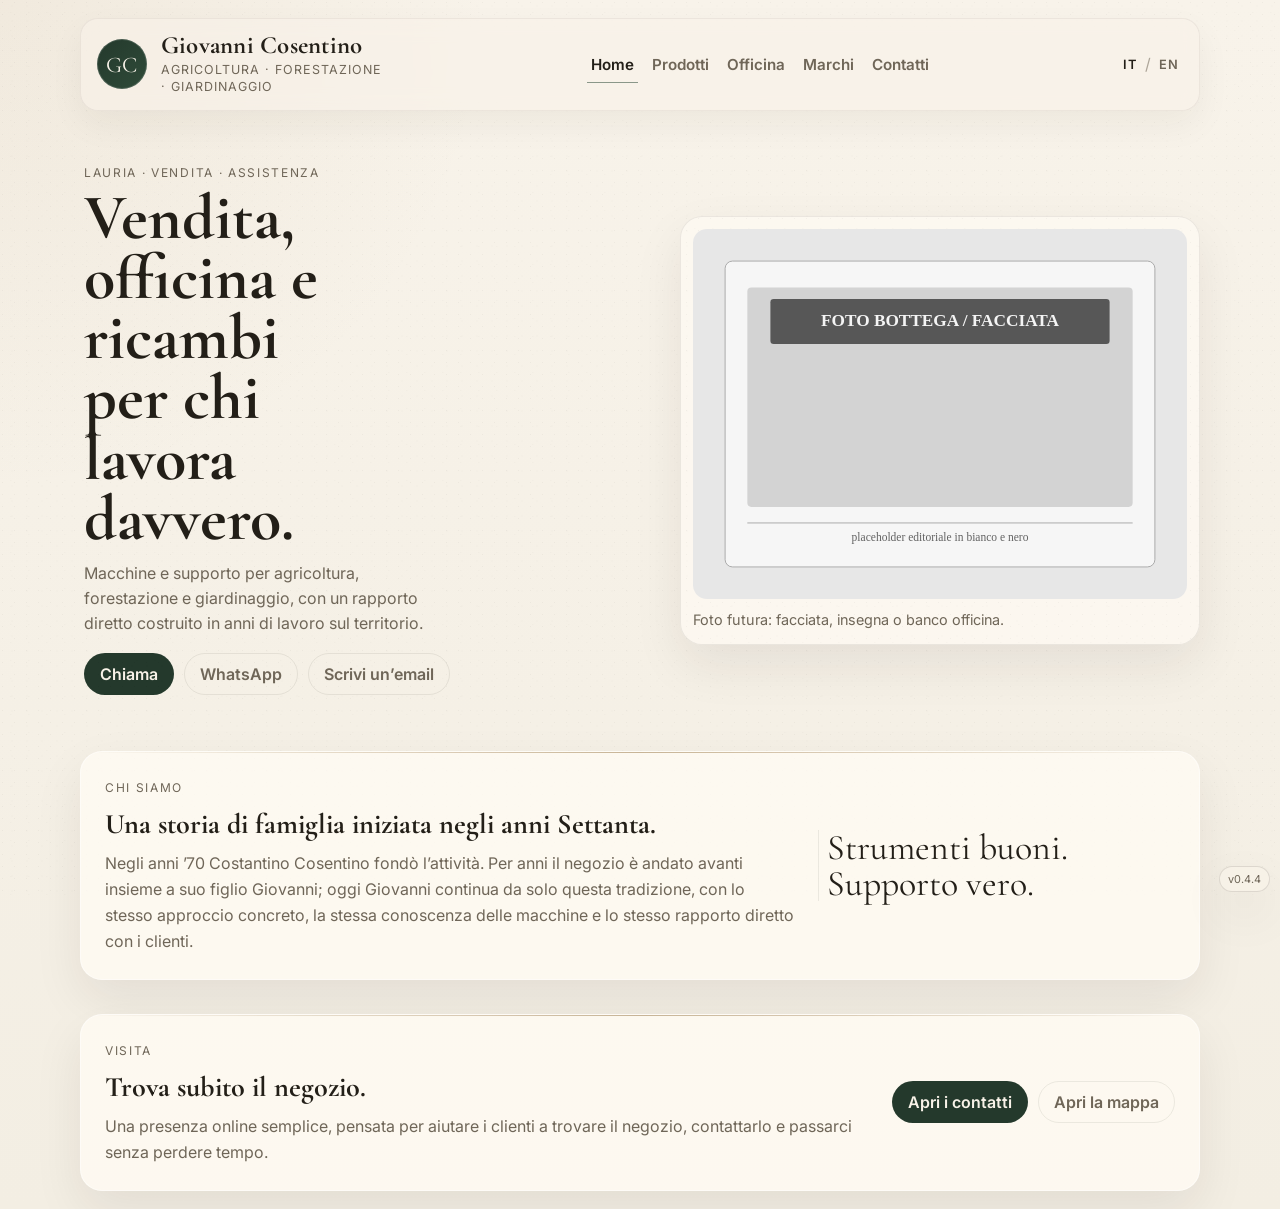
==== commit 08acb6fc: "Redesign contacts page as single editorial card — v0.4.4 Replace the two-section layout (phone band " ====
--- a/index.html
+++ b/index.html
@@ -106,8 +106,8 @@
           </section>
         </main>
       </div>
-      <div class="site-version">v0.4.3</div>
+      <div class="site-version">v0.4.4</div>
     </div>
-    <script src="./lang.js?v=0.4.3"></script>
+    <script src="./lang.js?v=0.4.4"></script>
   </body>
 </html>
--- a/styles.css
+++ b/styles.css
@@ -687,58 +687,89 @@
   color: var(--ink-soft);
 }
 
-.contact-hero {
+.contact-card { padding: 36px 40px; }
+
+.contact-card-body {
   display: grid;
-  grid-template-columns: 1fr auto;
-  align-items: center;
+  grid-template-columns: 1fr 1px 1fr;
+  gap: 0 48px;
+  align-items: start;
+}
+
+.contact-vline {
+  background: rgba(35, 31, 24, 0.1);
+  align-self: stretch;
+}
+
+.contact-col {
+  display: flex;
+  flex-direction: column;
   gap: 32px;
-  padding: 28px;
-}
-
-.contact-hero h3 {
+}
+
+.contact-block {
+  display: flex;
+  flex-direction: column;
+  gap: 8px;
+}
+
+.contact-block p {
+  margin: 0;
+  color: var(--ink-soft);
+  line-height: 1.6;
+}
+
+.contact-addr {
   font-family: "Cormorant Garamond", serif;
-  font-size: clamp(1.25rem, 2vw, 1.6rem);
+  font-size: clamp(1.3rem, 2vw, 1.6rem);
+  line-height: 1.3;
+  color: var(--ink);
   margin: 0;
 }
 
-.contact-hero-phones {
+.contact-phone-pair {
   display: flex;
   flex-direction: column;
   gap: 16px;
 }
 
-.contact-phone-row {
-  display: flex;
-  flex-direction: column;
-  align-items: flex-end;
-  gap: 2px;
-}
-
-.contact-phone-label {
+.contact-num-label {
+  display: block;
   font-size: 0.72rem;
   font-weight: 600;
   letter-spacing: 0.1em;
   text-transform: uppercase;
   color: var(--ink-soft);
-}
-
-.contact-phone-num {
-  font-size: 1.1rem;
+  margin-bottom: 2px;
+}
+
+.contact-num {
+  display: block;
+  font-size: clamp(1.15rem, 2vw, 1.35rem);
   font-weight: 600;
   color: var(--ink);
   letter-spacing: 0.01em;
   transition: color 140ms ease;
 }
 
-.contact-phone-num:hover { color: var(--forest); }
-
-@media (max-width: 680px) {
-  .contact-hero {
+.contact-num:hover { color: var(--forest); }
+
+.contact-email {
+  font-size: 0.95rem;
+  font-weight: 500;
+  color: var(--ink-soft);
+  transition: color 140ms ease;
+}
+
+.contact-email:hover { color: var(--forest); }
+
+@media (max-width: 760px) {
+  .contact-card { padding: 24px; }
+  .contact-card-body {
     grid-template-columns: 1fr;
-    gap: 20px;
-    padding: 20px;
-  }
-  .contact-phone-row { align-items: flex-start; }
+    gap: 28px 0;
+  }
+  .contact-vline { display: none; }
 }
 
 .footer-note {
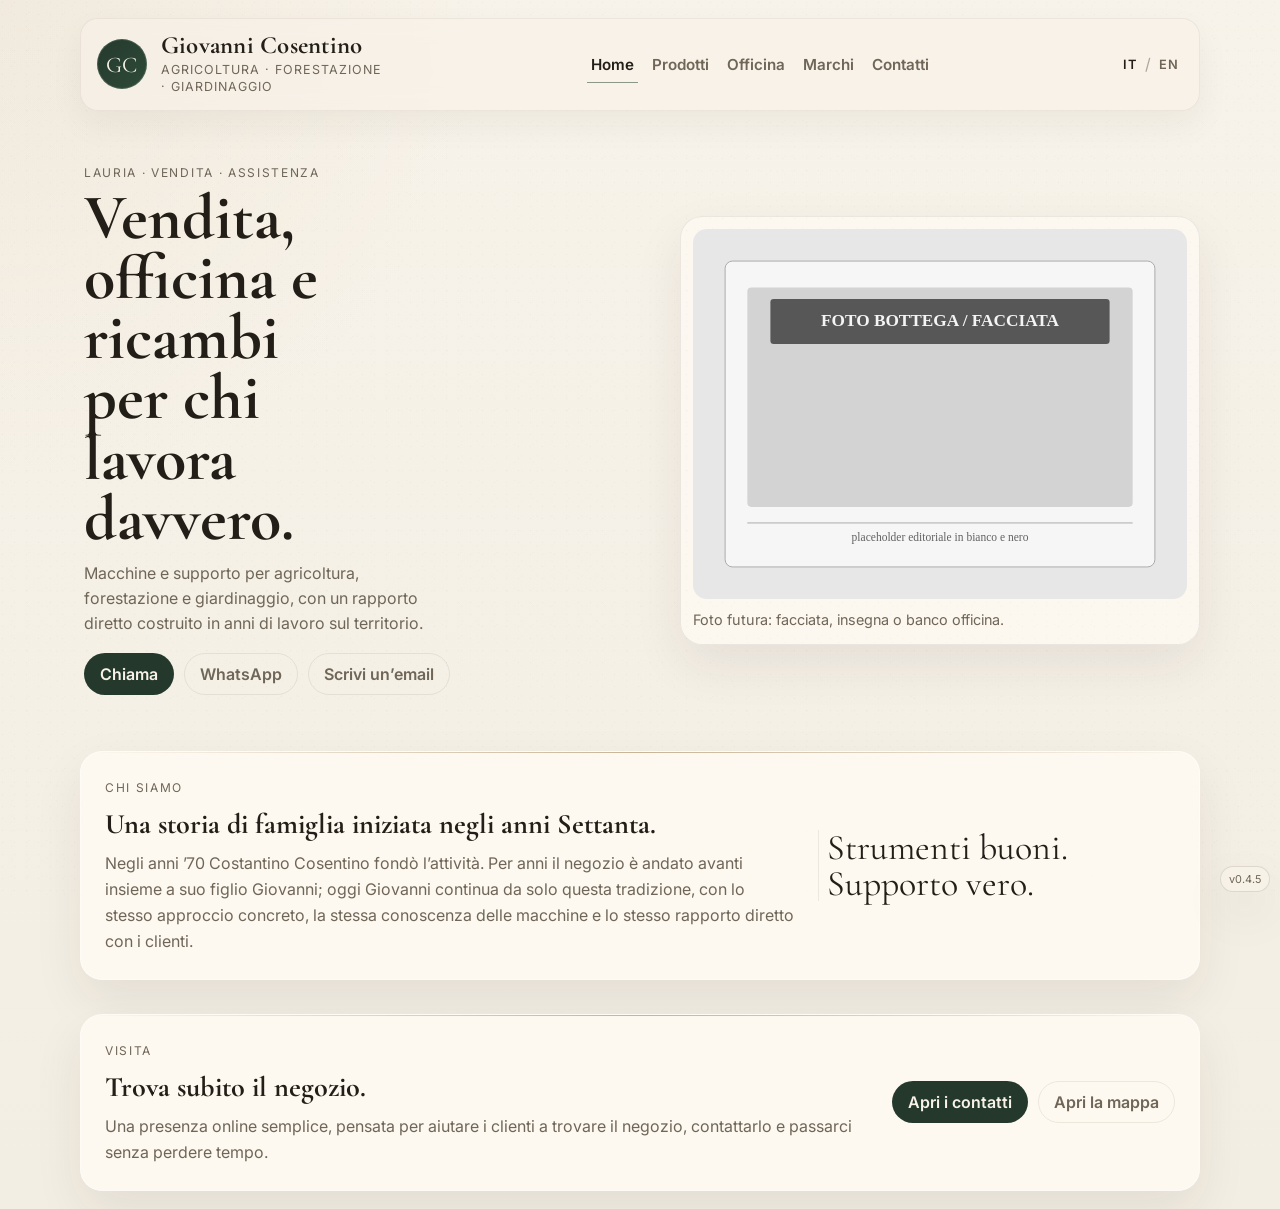
==== commit 39af9f42: "Fix contact card text clipping at rounded corners — v0.4.5 Remove card/lined-card from contact-artic" ====
--- a/index.html
+++ b/index.html
@@ -106,8 +106,8 @@
           </section>
         </main>
       </div>
-      <div class="site-version">v0.4.4</div>
+      <div class="site-version">v0.4.5</div>
     </div>
-    <script src="./lang.js?v=0.4.4"></script>
+    <script src="./lang.js?v=0.4.5"></script>
   </body>
 </html>
--- a/styles.css
+++ b/styles.css
@@ -687,7 +687,14 @@
   color: var(--ink-soft);
 }
 
-.contact-card { padding: 36px 40px; }
+.contact-card {
+  padding: 44px 48px;
+  background: var(--card);
+  border: 1px solid rgba(255, 255, 255, 0.45);
+  border-top: 2px solid rgba(156, 123, 75, 0.45);
+  border-radius: 16px;
+  box-shadow: var(--shadow);
+}
 
 .contact-card-body {
   display: grid;
@@ -764,7 +771,7 @@
 .contact-email:hover { color: var(--forest); }
 
 @media (max-width: 760px) {
-  .contact-card { padding: 24px; }
+  .contact-card { padding: 32px 28px; }
   .contact-card-body {
     grid-template-columns: 1fr;
     gap: 28px 0;
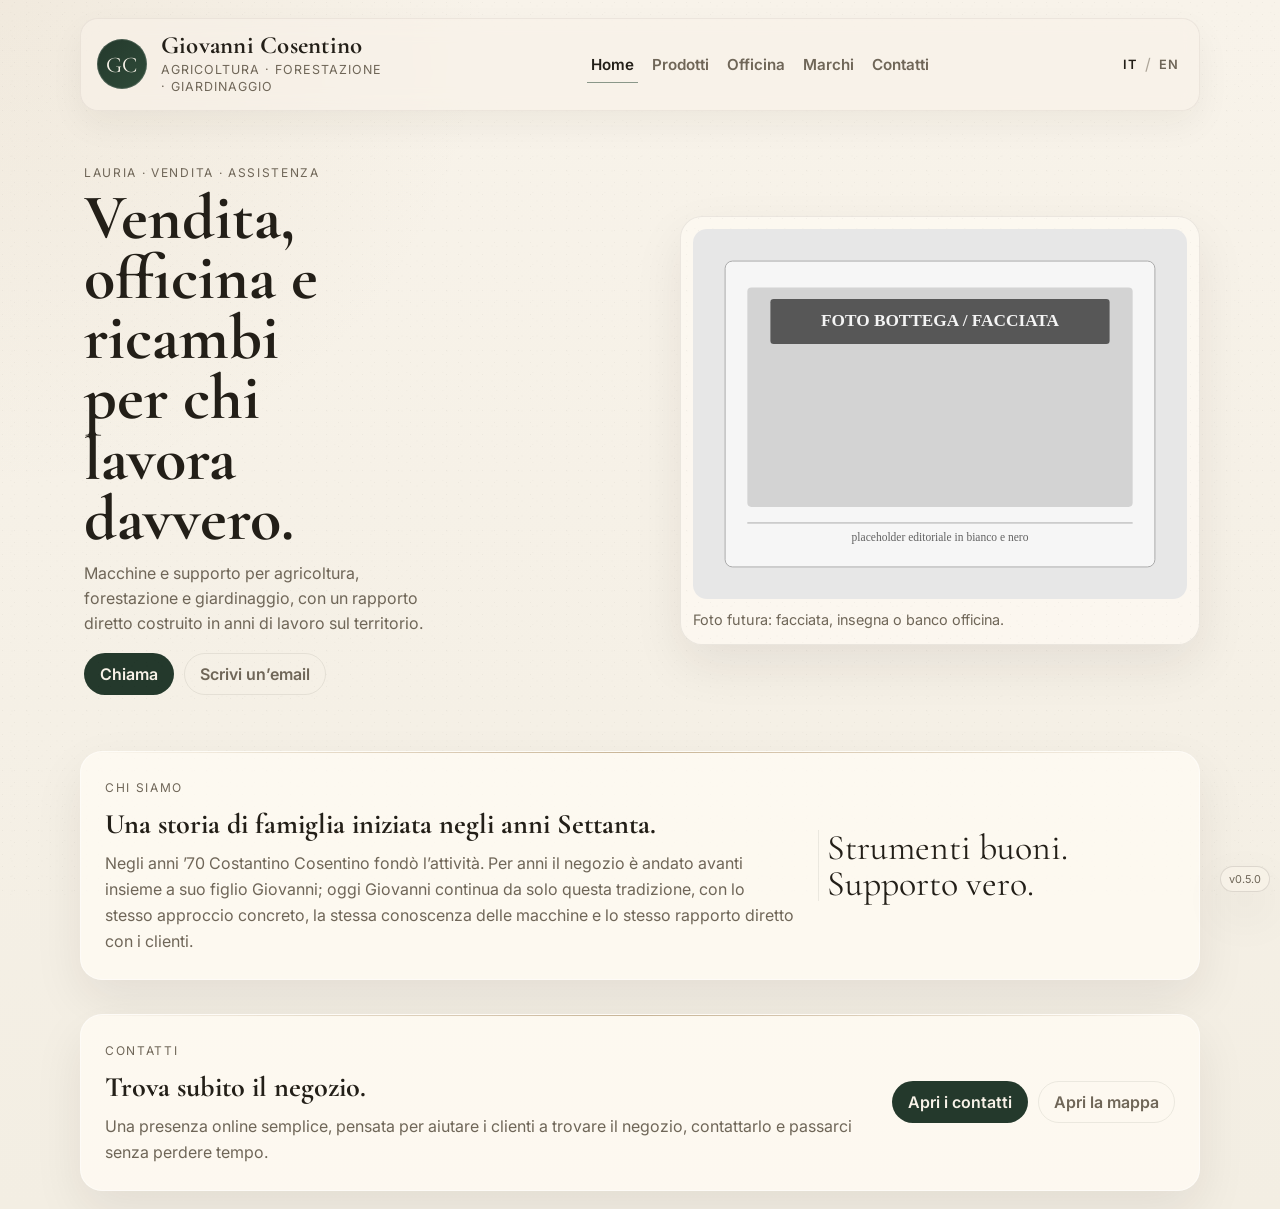
==== commit 9473523f: "General cleanup pass — v0.5.0 - Remove WhatsApp from homepage hero and officina page (consistent wit" ====
--- a/index.html
+++ b/index.html
@@ -12,6 +12,8 @@
     <link rel="preconnect" href="https://fonts.gstatic.com" crossorigin />
     <link href="https://fonts.googleapis.com/css2?family=Inter:wght@400;500;600;700&family=Cormorant+Garamond:wght@500;600;700&display=swap" rel="stylesheet" />
     <link rel="stylesheet" href="./styles.css" />
+    <link rel="icon" href="./assets/favicon.svg" type="image/svg+xml" />
+    <script type="application/ld+json">{"@context":"https://schema.org","@type":"LocalBusiness","name":"Giovanni Cosentino","description":"Vendita, assistenza e ricambi per giardinaggio e agricoltura a Lauria (PZ). Rivenditore Oleo-Mac.","address":{"@type":"PostalAddress","streetAddress":"Via Rocco Scotellaro 161","addressLocality":"Lauria","postalCode":"85044","addressRegion":"PZ","addressCountry":"IT"},"telephone":["+39-333-668-9364","+39-0973-823286"],"email":"giov.cosentino@alice.it","openingHoursSpecification":[{"@type":"OpeningHoursSpecification","dayOfWeek":["Monday","Tuesday","Wednesday","Thursday","Friday","Saturday"],"opens":"08:30","closes":"12:30"},{"@type":"OpeningHoursSpecification","dayOfWeek":["Monday","Tuesday","Wednesday","Thursday","Friday","Saturday"],"opens":"14:30","closes":"18:30"}]}</script>
   </head>
   <body>
     <div class="grain"></div>
@@ -72,7 +74,6 @@
               <p class="hero-text" data-i18n="homeText">Macchine e supporto per agricoltura, forestazione e giardinaggio, con un rapporto diretto costruito in anni di lavoro sul territorio.</p>
               <div class="hero-actions">
                 <a class="btn btn-dark" href="tel:+393336689364" data-i18n="call">Chiama</a>
-                <a class="btn btn-light" href="https://wa.me/393336689364" target="_blank" rel="noreferrer" data-i18n="whatsapp">WhatsApp</a>
                 <a class="btn btn-light email-btn" href="mailto:giov.cosentino@alice.it?subject=Richiesta%20informazioni" data-mailto-it="mailto:giov.cosentino@alice.it?subject=Richiesta%20informazioni" data-mailto-en="mailto:giov.cosentino@alice.it?subject=Information%20request" data-i18n="emailAction">Scrivi un’email</a>
               </div>
             </div>
@@ -106,8 +107,8 @@
           </section>
         </main>
       </div>
-      <div class="site-version">v0.4.5</div>
+      <div class="site-version">v0.5.0</div>
     </div>
-    <script src="./lang.js?v=0.4.5"></script>
+    <script src="./lang.js?v=0.5.0"></script>
   </body>
 </html>
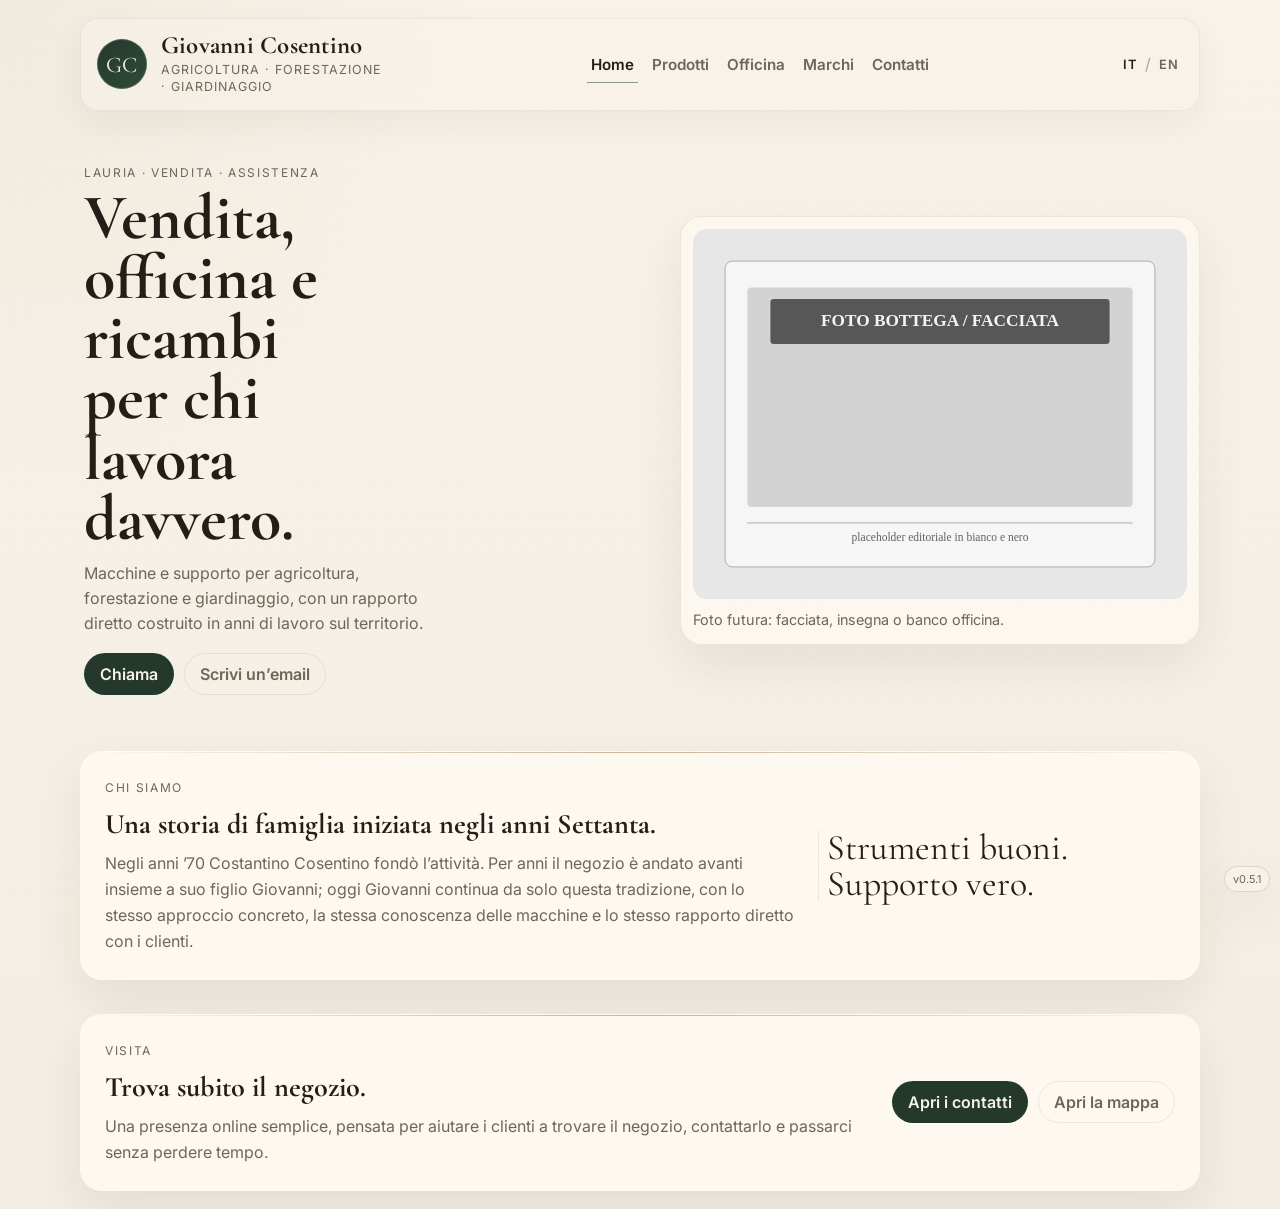
==== commit ad3a4b41: "Fix lang.js crash from curly-quote string delimiters — v0.5.1 U+2018/U+2019 curly quotes on line 24 " ====
--- a/index.html
+++ b/index.html
@@ -107,8 +107,8 @@
           </section>
         </main>
       </div>
-      <div class="site-version">v0.5.0</div>
+      <div class="site-version">v0.5.1</div>
     </div>
-    <script src="./lang.js?v=0.5.0"></script>
+    <script src="./lang.js?v=0.5.1"></script>
   </body>
 </html>
